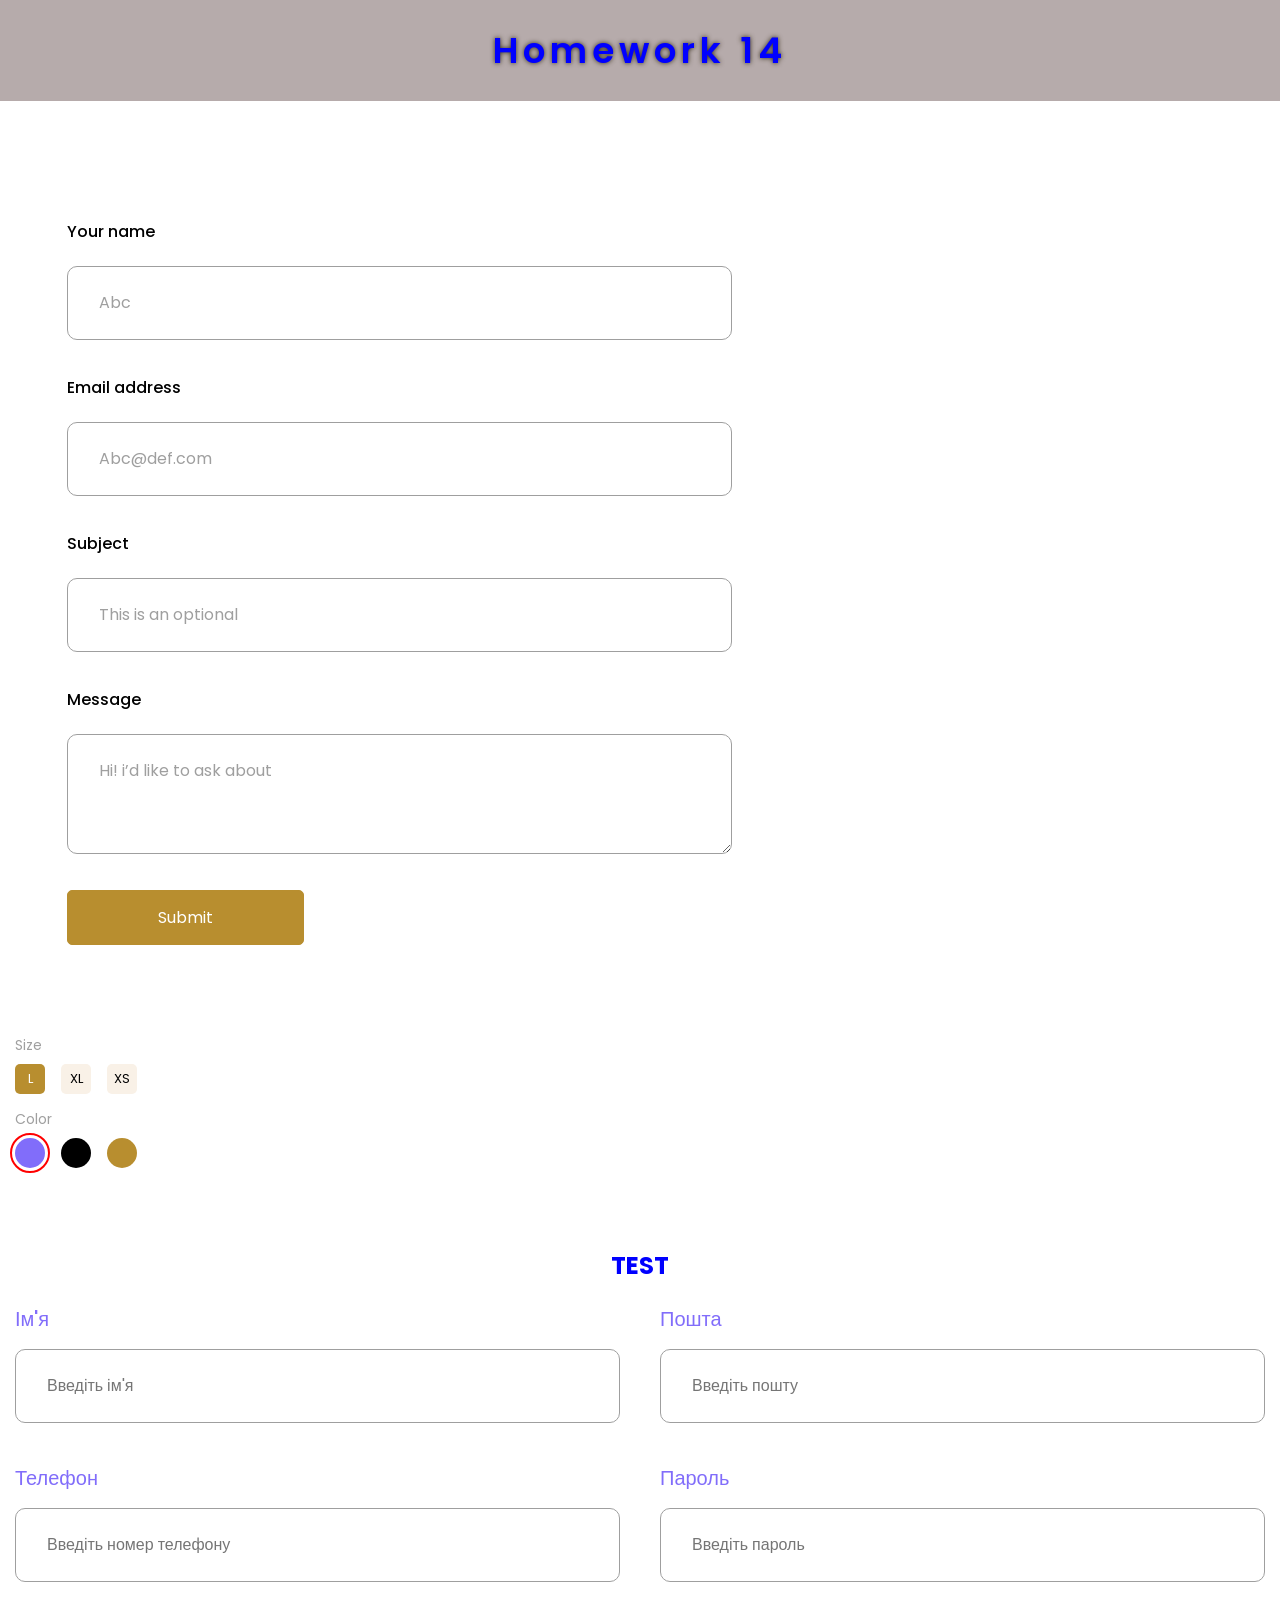
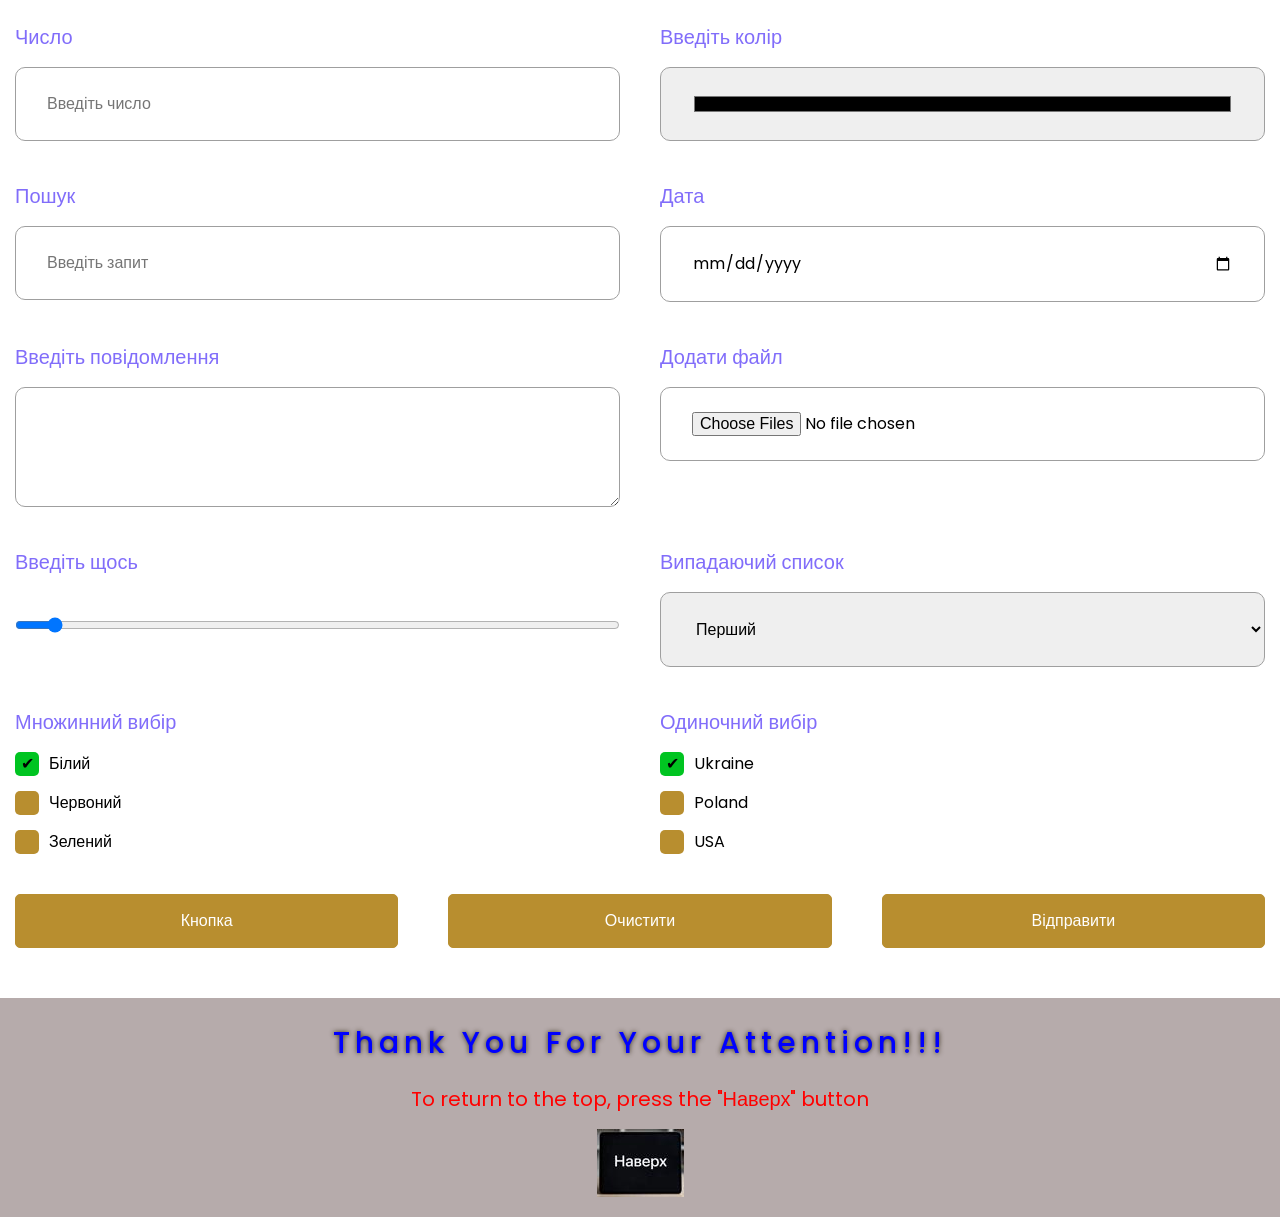
==== homework_14/index.html @ 1a96dd49 "Add files via upload" ====
<!doctype html>
<html lang="zxx">
	<head>
		<meta charset="UTF-8" />
		<meta name="viewport" content="width=device-width, initial-scale=1.0" />
		<link rel="preconnect" href="https://fonts.googleapis.com" />
		<link rel="preconnect" href="https://fonts.gstatic.com" crossorigin />
		<link href="https://fonts.googleapis.com/css2?family=Poppins:wght@400;500;700&display=swap" rel="stylesheet" />
		<link rel="stylesheet" href="css/reset.css" />
		<link rel="stylesheet" href="css/style.css" />
		<title>Homework 14</title>
	</head>
	<body>
		<div class="wrapper">
			<header id="top" class="header">
				<div class="header__container">
					<h1 class="header__title title title--big">Homework 14</h1>
				</div>
			</header>
			<main class="page">
				<section class="page__contact contact">
					<div class="contact__container">
						<form class="contact__form form-contact" action="#" enctype="multipart/form-data">
							<div class="form-contact__line">
								<label class="form-contact__label" for="name">Your name </label>
								<input class="form-contact__input" required autocomplete="off" placeholder="Abc" name="form[]" id="name" />
							</div>
							<div class="form-contact__line">
								<label class="form-contact__label" for="email">Email address </label>
								<input class="form-contact__input" required autocomplete="off" placeholder="Abc@def.com" name="form[]" type="email" id="email" />
							</div>
							<div class="form-contact__line">
								<label class="form-contact__label" for="subject">Subject </label>
								<input class="form-contact__input" autocomplete="off" placeholder="This is an optional" name="form[]" id="subject" />
							</div>
							<div class="form-contact__line">
								<label class="form-contact__label" for="message">Message </label>
								<textarea class="form-contact__textarea" required autocomplete="off" placeholder="Hi! i’d like to ask about" name="form[]" id="message"></textarea>
							</div>
							<button class="form-contact__button">Submit</button>
						</form>
					</div>
				</section>
				<section class="page__options options">
					<div class="options__container">
						<form class="options__form form-options" action="#" enctype="multipart/form-data">
							<div class="form-options__row form-options__row--size">
								<h3 class="form-options__title-form">Size</h3>
								<div class="form-options__body">
									<div class="form-options__line">
										<input id="size-l" checked type="radio" name="form[size]" value="l" class="form-options__input form-options__input--visually-hidden" />
										<label for="size-l" class="form-options__label">L</label>
									</div>
									<div class="form-options__line">
										<input id="size-xl" type="radio" name="form[size]" value="xl" class="form-options__input form-options__input--visually-hidden" />
										<label for="size-xl" class="form-options__label">XL</label>
									</div>
									<div class="form-options__line">
										<input id="size-xs" type="radio" name="form[size]" value="xs" class="form-options__input form-options__input--visually-hidden" />
										<label for="size-xs" class="form-options__label">XS</label>
									</div>
								</div>
							</div>
							<div class="form-options__row form-options__row--color">
								<h3 class="form-options__title-form">Color</h3>
								<div class="form-options__body">
									<div class="form-options__line">
										<input id="color-blue" checked type="radio" name="form[color]" value="l" class="form-options__input form-options__input--visually-hidden" />
										<label for="color-blue" class="form-options__label form-options__label-blue"></label>
									</div>
									<div class="form-options__line">
										<input id="color-black" type="radio" name="form[color]" value="xl" class="form-options__input form-options__input--visually-hidden" />
										<label for="color-black" class="form-options__label form-options__label-black"></label>
									</div>
									<div class="form-options__line">
										<input id="color-brown" type="radio" name="form[color]" value="xs" class="form-options__input form-options__input--visually-hidden" />
										<label for="color-brown" class="form-options__label form-options__label-brown"></label>
									</div>
								</div>
							</div>
						</form>
					</div>
				</section>
				<section class="page__testwork testwork">
					<div class="testwork__container">
						<h2 class="testwork__title">Test</h2>
						<form class="testwork__form form-testwork" action="#" enctype="multipart/form-data">
							<div class="form-testwork__line">
								<label for="text" class="form-testwork__label">Ім'я</label>
								<input id="text" required maxlength="5" minlength="2" autocomplete="off" name="form[]" placeholder="Введіть ім'я" class="form-testwork__input" />
							</div>
							<div class="form-testwork__line">
								<label for="email" class="form-testwork__label">Пошта</label>
								<input id="email" required autocomplete="off" pattern="^[\w\.\-]+@[\w\-]+\.[\w\-\.]+$" name="form[]" type="email" placeholder="Введіть пошту" class="form-testwork__input" />
							</div>
							<div class="form-testwork__line">
								<label for="tel" class="form-testwork__label">Телефон</label>
								<input id="tel" required autocomplete="off" name="form[]" type="tel" placeholder="Введіть номер телефону" class="form-testwork__input" />
							</div>
							<div class="form-testwork__line">
								<label for="password" class="form-testwork__label">Пароль</label>
								<input id="password" required autocomplete="off" name="form[]" type="password" placeholder="Введіть пароль" class="form-testwork__input" />
							</div>
							<div class="form-testwork__line">
								<label for="number" class="form-testwork__label">Число</label>
								<input id="number" required autocomplete="off" name="form[]" type="number" placeholder="Введіть число" class="form-testwork__input" />
							</div>
							<div class="form-testwork__line">
								<label for="color" class="form-testwork__label">Введіть колір</label>
								<input id="color" name="form[]" type="color" class="form-testwork__input form-testwork__input--color" />
							</div>
							<div class="form-testwork__line">
								<label for="search" class="form-testwork__label">Пошук</label>
								<input id="search" required autocomplete="off" name="form[]" type="search" placeholder="Введіть запит" class="form-testwork__input" />
							</div>
							<div class="form-testwork__line">
								<label for="date" class="form-testwork__label">Дата</label>
								<input id="date" required autocomplete="off" name="form[]" type="date" placeholder="Введіть дату" class="form-testwork__input" />
							</div>
							<div class="form-testwork__line">
								<label for="textarea" class="form-testwork__label">Введіть повідомлення</label>
								<textarea id="textarea" required autocomplete="off" name="form[]" class="form-testwork__textarea"></textarea>
							</div>
							<div class="form-testwork__line">
								<label for="file" class="form-testwork__label">Додати файл</label>
								<input id="file" required autocomplete="off" name="form[]" multiple accept=".jpg, .png" type="file" class="form-testwork__input" />
							</div>
							<div class="form-testwork__line">
								<label for="range" class="form-testwork__label">Введіть щось</label>
								<input id="range" required autocomplete="off" name="form[]" type="range" value="0" class="form-testwork__input" />
							</div>
							<div class="form-testwork__line">
								<h3 class="form-testwork__label">Випадаючий список</h3>
								<select class="form-testwork__select" name="form[select]">
									<option selected value="1">Перший</option>
									<option value="2">Другий</option>
									<option value="3">Третій</option>
								</select>
							</div>
							<div class="form-testwork__line">
								<h3 class="form-testwork__label">Множинний вибір</h3>
								<div class="form-testwork__line-checkbox">
									<input id="color-white" checked name="form[car]" type="checkbox" class="form-testwork__input-checkbox form-testwork__input-checkbox--visually-hidden" />
									<label for="color-white" class="form-testwork__label-checkbox">Білий</label>
								</div>
								<div class="form-testwork__line-checkbox">
									<input id="color-red" name="form[car]" type="checkbox" class="form-testwork__input-checkbox form-testwork__input-checkbox--visually-hidden" />
									<label for="color-red" class="form-testwork__label-checkbox">Червоний</label>
								</div>
								<div class="form-testwork__line-checkbox">
									<input id="color-green" name="form[car]" type="checkbox" class="form-testwork__input-checkbox form-testwork__input-checkbox--visually-hidden" />
									<label for="color-green" class="form-testwork__label-checkbox">Зелений</label>
								</div>
							</div>
							<div class="form-testwork__line">
								<h3 class="form-testwork__label">Одиночний вибір</h3>
								<div class="form-testwork__line-options">
									<input id="country-ukraine" value="ukraine" checked name="form[country]" type="radio" class="form-testwork__input-options form-testwork__input-options --visually-hidden" />
									<label for="country-ukraine" class="form-testwork__label-options">Ukraine</label>
								</div>
								<div class="form-testwork__line-options">
									<input id="country-poland" value="poland" name="form[country]" type="radio" class="form-testwork__input-options form-testwork__input-options --visually-hidden" />
									<label for="country-poland" class="form-testwork__label-options">Poland</label>
								</div>
								<div class="form-testwork__line-options">
									<input id="country-usa" value="usa" name="form[country]" type="radio" class="form-testwork__input-options form-testwork__input-options --visually-hidden" />
									<label for="country-usa" class="form-testwork__label-options">USA</label>
								</div>
							</div>
							<div class="form-testwork__line form-testwork__line--buttons">
								<button class="form-testwork__button" type="button">Кнопка</button>
								<button class="form-testwork__button" type="reset">Очистити</button>
								<button class="form-testwork__button">Відправити</button>
							</div>
						</form>
					</div>
				</section>
			</main>
			<footer class="footer">
				<div class="footer__container">
					<h2 class="footer__title title">Thank you for your attention!!!</h2>
					<div class="footer__text">
						<p>To return to the top, press the "Наверх" button</p>
					</div>
					<a class="footer__link" href="#top">
						<div class="footer__image">
							<img src="img/tablet.jpg" alt="Tablet in the form of a button with the inscription: Up" />
						</div>
					</a>
				</div>
			</footer>
		</div>
	</body>
</html>
---- homework_14/css/style.css ----
body {
	font-family: "Poppins", sans-serif;
	background-color: #b6abab;
}
.wrapper {
	min-height: 100%;
	overflow: clip;
	display: flex;
	flex-direction: column;
}
.wrapper > main {
	flex-grow: 1;
}
.header {
	padding: 20px 0;
}
[class*="__container"] {
	max-width: 1420px;
	margin: 0 auto;
	padding: 0 15px;
}
.header__container {
}
.header__container > *:not(:last-child) {
	margin-bottom: 15px;
}
.header__title {
}
.title {
	font-size: 30px;
	font-weight: 500;
	text-align: center;
	line-height: 1.7;
	color: blue;
	text-transform: capitalize;
	text-shadow: 0px 0px 5px #322a16;
	letter-spacing: 5px;
}
.title--big {
	font-size: 36px;
	font-weight: 600;
}
.page {
	background-color: #fff;
}
.page > *:not(:last-child) {
	margin-bottom: 20px;
}
.page__contact {
}
.contact {
	padding: 119px 52px 63px;
}
.contact__container {
}
.contact__form {
	max-width: 665px;
}
.form-contact {
	display: flex;
	flex-direction: column;
	gap: 36px;
	line-height: 1.5;
}
.form-contact__line {
	display: flex;
	flex-direction: column;
	gap: 22px;
}
.form-contact__label {
	font-weight: 500;
}
.form-contact__input,
.form-contact__textarea {
	border: 1px solid #9f9f9f;
	border-radius: 10px;
	padding: 24px 31px;
	font: inherit;
}
.form-contact__input {
}
.form-contact__input::placeholder,
.form-contact__textarea::placeholder {
	color: #9f9f9f;
	will-change: transform, opacity, visibility;
	transition-property: transform, opacity, visibility;
	transition-duration: 0.6s;
}
.form-contact__input:focus::placeholder,
.form-contact__textarea:focus::placeholder {
	transform: translateX(-100%);
	opacity: 0;
	visibility: hidden;
}
.form-contact__input:focus,
.form-contact__textarea:focus,
.form-contact__button:focus {
	outline: 2px solid red;
	outline-offset: 3px;
}
.form-contact__textarea {
	min-height: 120px;
	resize: vertical;
}
.form-contact__button,
.form-testwork__button {
	color: #fff;
	border: 1px solid #b88e2f;
	border-radius: 5px;
	min-width: 237px;
	padding: 13.75px 20px;
	background: #b88e2f;
	align-self: start;
	will-change: color, background-color;
	transition-property: color, background-color;
	transition-duration: 0.4s;
	cursor: pointer;
}
.form-contact__button:hover,
.form-testwork__button:hover {
	color: #b88e2f;
	background-color: #fff;
}
[class*="--visually-hidden"] {
	position: absolute;
	width: 1px;
	height: 1px;
	margin: -1px;
	padding: 0;
	border: 0;
	white-space: nowrap;
	clip-path: inset(100%);
	clip: rect(0 0 0 0);
	overflow: hidden;
}
.page__options {
}
.options {
	padding: 10px 0px;
}
.options__container {
}
.options__form {
}
.form-options {
}
.form-options > *:not(:last-child) {
	margin-bottom: 18px;
}
.form-options__row {
}
.form-options__row > *:not(:last-child) {
	margin-bottom: 12px;
}
.form-options__title-form {
	font-size: 14px;
	color: #9f9f9f;
}
.form-options__body {
	display: flex;
	gap: 16px;
}
.form-options__line {
}
.form-options__label {
	display: flex;
	width: 30px;
	height: 30px;
	cursor: pointer;
}
.form-options__row--size .form-options__label {
	font-size: 13px;
	justify-content: center;
	align-items: center;
	border-radius: 5px;
	background: #f9f1e7;
}
.form-options__row--color .form-options__label {
	border-radius: 50px;
}
.form-options__label-blue {
	background: #816dfa;
}
.form-options__label-black {
	background: #000;
}
.form-options__label-brown {
	background: #b88e2f;
}
.form-options__input {
	appearance: none;
}
.form-options__row--size .form-options__input:checked + .form-options__label {
	color: #fff;
	background-color: #b88e2f;
}
.form-options__input:focus-visible + .form-options__label,
.form-options__row--color .form-options__input:checked + .form-options__label {
	outline: 2px solid red;
	outline-offset: 3px;
}
.page__testwork {
}
.testwork {
	line-height: 1.5;
	padding: 50px 0;
}
.testwork__container {
}
.testwork__title {
	font-size: 24px;
	font-weight: 700;
	color: blue;
	text-transform: uppercase;
	margin-bottom: 20px;
	text-align: center;
}
.testwork__form {
}
.form-testwork {
	display: flex;
	flex-wrap: wrap;
	row-gap: 40px;
	column-gap: 40px;
}
.form-testwork__line {
	display: flex;
	flex-direction: column;
	gap: 15px;
	flex-basis: 450px;
	flex-shrink: 0;
	flex-grow: 1;
}

.form-testwork__label {
	font-size: 20px;
	font-weight: 500;
	color: #816dfa;
}
.form-testwork__input,
.form-testwork__textarea,
.form-testwork__select {
	border: 1px solid #9f9f9f;
	border-radius: 10px;
	padding: 24px 31px;
	font: inherit;
}
.form-testwork__input--color {
	min-height: 74px;
}
.form-testwork__textarea {
	min-height: 120px;
	resize: vertical;
}
.form-testwork__line-checkbox,
.form-testwork__line-options {
	display: flex;
}
.form-testwork__line-checkbox {
}
.form-testwork__line-options {
}
.form-testwork__label-checkbox,
.form-testwork__label-options {
	position: relative;
	padding-left: 34px;
	line-height: 1.5;
	cursor: pointer;
}
.form-testwork__label-checkbox::before,
.form-testwork__label-options::before {
	position: absolute;
	top: 0;
	left: 0;
	content: "";
	display: flex;
	justify-content: center;
	align-items: center;
	width: 24px;
	height: 24px;
	background-color: #b88e2f;
	border-radius: 5px;
}
.form-testwork__input-checkbox:checked + .form-testwork__label-checkbox:before,
.form-testwork__input-options:checked + .form-testwork__label-options:before {
	content: "✔";
	background-color: #00c421;
}
.form-testwork__input-checkbox {
	appearance: none;
}
.form-testwork__input-checkbox:focus-visible + .form-testwork__label-checkbox,
.form-testwork__input-options:focus-visible + .form-testwork__label-options {
	border-radius: 5px;
}

.form-testwork__label-options {
}
.form-testwork__input-options {
	appearance: none;
}
.form-testwork__select {
}
.form-testwork__line--buttons {
	display: flex;
	flex-direction: row;
	flex-wrap: wrap;
	column-gap: 50px;
	row-gap: 15px;
	/* justify-content: center; */
}
.form-testwork__button {
	flex-basis: 200px;
	flex-grow: 1;
}
.form-testwork__input:focus,
.form-testwork__textarea:focus,
.form-testwork__button:focus,
.form-testwork__select:focus,
.form-testwork__input-checkbox:focus,
.form-testwork__input-options:focus,
.form-testwork__input-checkbox:focus-visible + .form-testwork__label-checkbox,
.form-testwork__input-options:focus-visible + .form-testwork__label-options {
	outline: 2px solid red;
	outline-offset: 3px;
}
.footer {
	padding: 20px 0;
	text-align: center;
	line-height: 1.5;
}
.footer__container > *:not(:last-child) {
	margin-bottom: 15px;
}
.footer__title {
}
.footer__text {
	font-size: 20px;
	color: red;
}
.footer__link {
	max-width: 87px;
}
.footer__image {
}
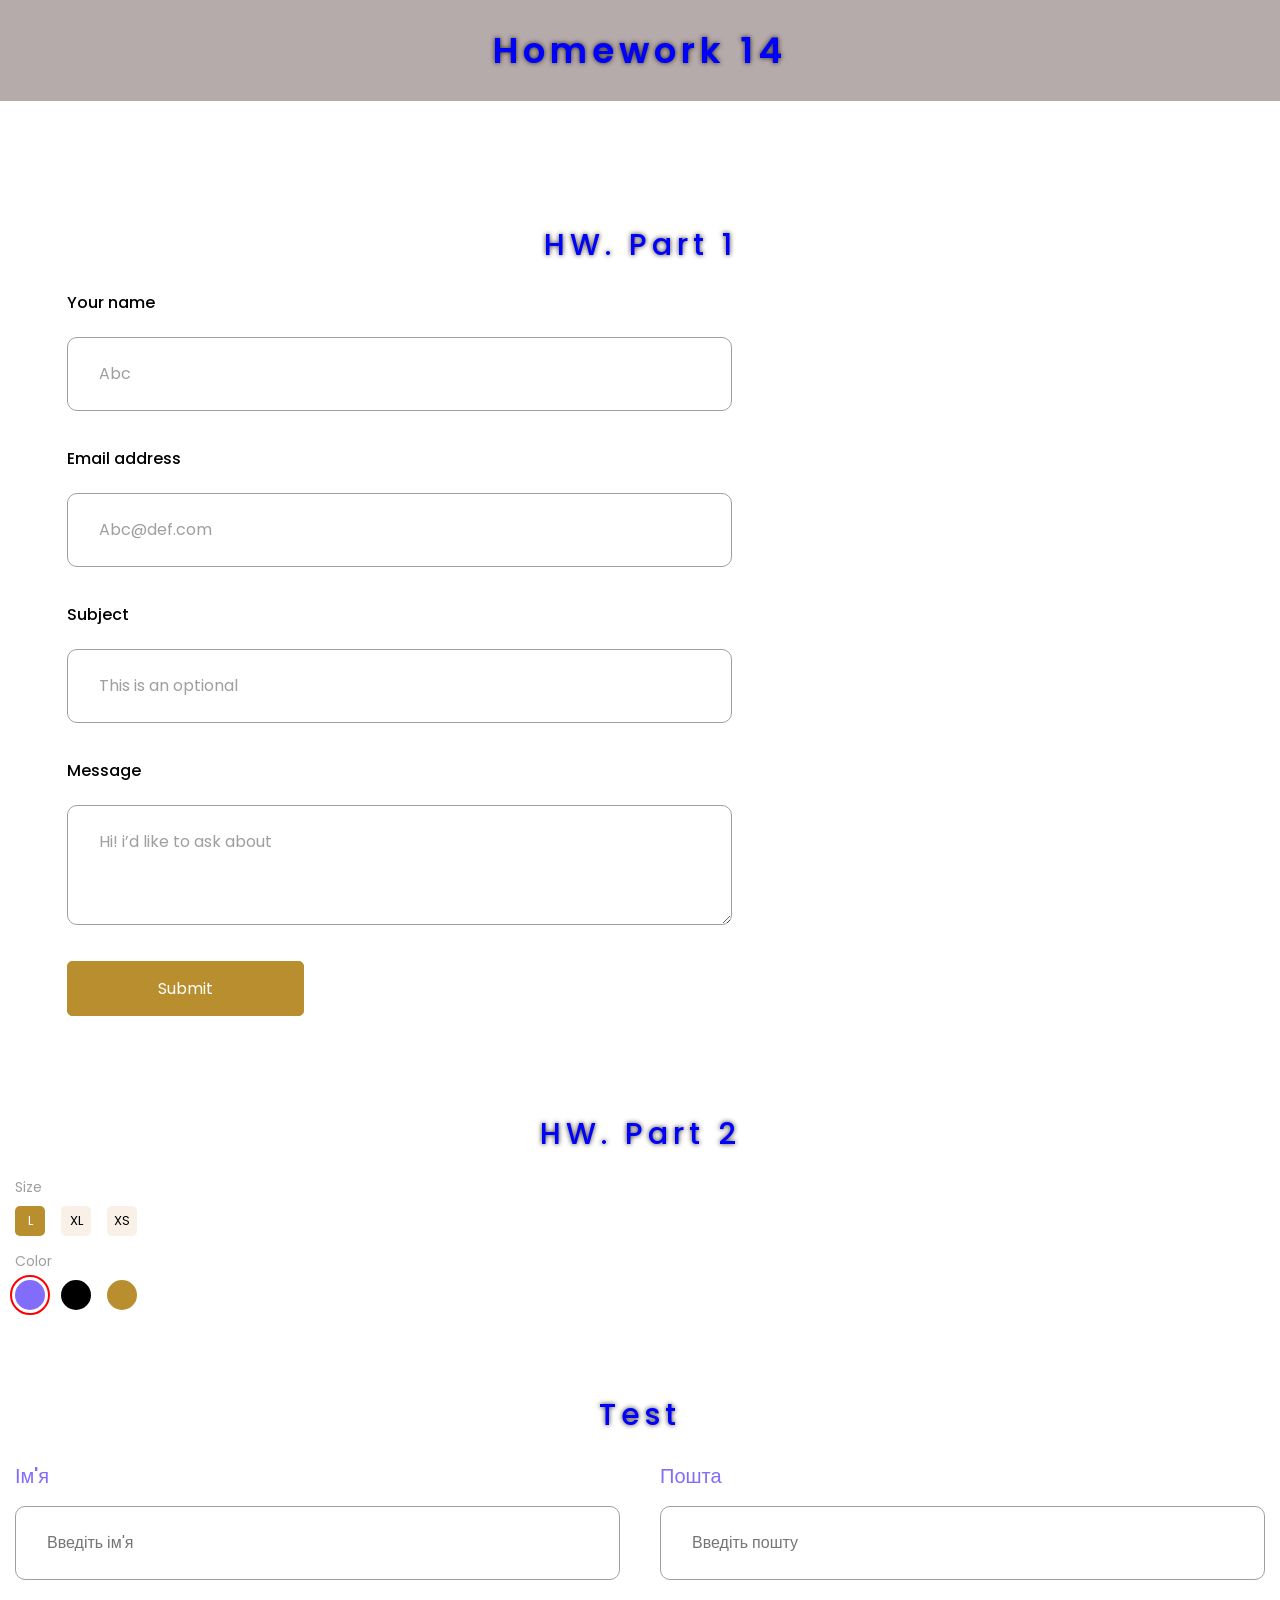
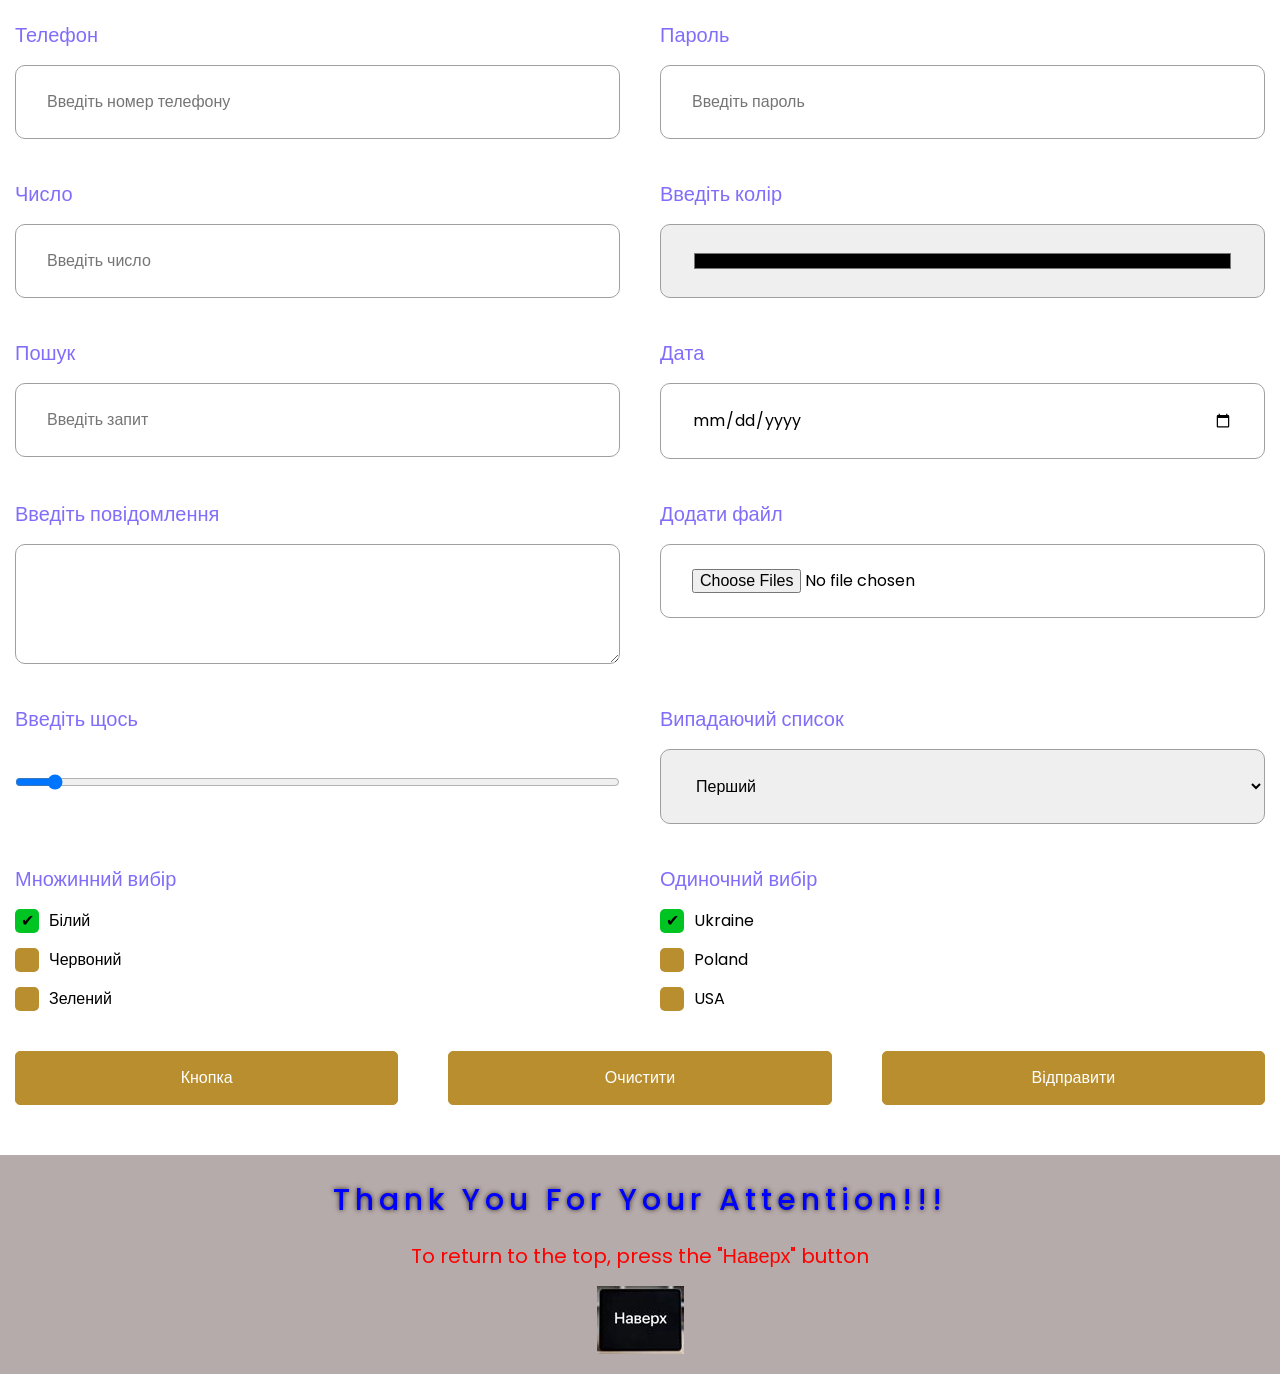
==== commit 33957f4a: "Add files via upload" ====
--- a/homework_14/index.html
+++ b/homework_14/index.html
@@ -20,6 +20,7 @@
 			<main class="page">
 				<section class="page__contact contact">
 					<div class="contact__container">
+						<h2 class="contact__title title">HW. Part 1</h2>
 						<form class="contact__form form-contact" action="#" enctype="multipart/form-data">
 							<div class="form-contact__line">
 								<label class="form-contact__label" for="name">Your name </label>
@@ -43,6 +44,7 @@
 				</section>
 				<section class="page__options options">
 					<div class="options__container">
+						<h2 class="options__title title">HW. Part 2</h2>
 						<form class="options__form form-options" action="#" enctype="multipart/form-data">
 							<div class="form-options__row form-options__row--size">
 								<h3 class="form-options__title-form">Size</h3>
@@ -83,15 +85,15 @@
 				</section>
 				<section class="page__testwork testwork">
 					<div class="testwork__container">
-						<h2 class="testwork__title">Test</h2>
+						<h2 class="testwork__title title">Test</h2>
 						<form class="testwork__form form-testwork" action="#" enctype="multipart/form-data">
 							<div class="form-testwork__line">
-								<label for="text" class="form-testwork__label">Ім'я</label>
-								<input id="text" required maxlength="5" minlength="2" autocomplete="off" name="form[]" placeholder="Введіть ім'я" class="form-testwork__input" />
+								<label for="name-test" class="form-testwork__label">Ім'я</label>
+								<input id="name-test" required maxlength="5" minlength="2" autocomplete="off" name="form[]" placeholder="Введіть ім'я" class="form-testwork__input" />
 							</div>
 							<div class="form-testwork__line">
-								<label for="email" class="form-testwork__label">Пошта</label>
-								<input id="email" required autocomplete="off" pattern="^[\w\.\-]+@[\w\-]+\.[\w\-\.]+$" name="form[]" type="email" placeholder="Введіть пошту" class="form-testwork__input" />
+								<label for="email-test" class="form-testwork__label">Пошта</label>
+								<input id="email-test" required autocomplete="off" pattern="^[\w\.\-]+@[\w\-]+\.[\w\-\.]+$" name="form[]" type="email" placeholder="Введіть пошту" class="form-testwork__input" />
 							</div>
 							<div class="form-testwork__line">
 								<label for="tel" class="form-testwork__label">Телефон</label>
@@ -115,7 +117,7 @@
 							</div>
 							<div class="form-testwork__line">
 								<label for="date" class="form-testwork__label">Дата</label>
-								<input id="date" required autocomplete="off" name="form[]" type="date" placeholder="Введіть дату" class="form-testwork__input" />
+								<input id="date" required autocomplete="off" name="form[]" type="date" class="form-testwork__input" />
 							</div>
 							<div class="form-testwork__line">
 								<label for="textarea" class="form-testwork__label">Введіть повідомлення</label>
@@ -123,11 +125,11 @@
 							</div>
 							<div class="form-testwork__line">
 								<label for="file" class="form-testwork__label">Додати файл</label>
-								<input id="file" required autocomplete="off" name="form[]" multiple accept=".jpg, .png" type="file" class="form-testwork__input" />
+								<input id="file" required name="form[]" multiple accept=".jpg, .png" type="file" class="form-testwork__input" />
 							</div>
 							<div class="form-testwork__line">
 								<label for="range" class="form-testwork__label">Введіть щось</label>
-								<input id="range" required autocomplete="off" name="form[]" type="range" value="0" class="form-testwork__input" />
+								<input id="range" autocomplete="off" name="form[]" type="range" value="0" class="form-testwork__input" />
 							</div>
 							<div class="form-testwork__line">
 								<h3 class="form-testwork__label">Випадаючий список</h3>
--- a/homework_14/css/style.css
+++ b/homework_14/css/style.css
@@ -19,10 +19,10 @@
 	margin: 0 auto;
 	padding: 0 15px;
 }
+[class*="__container"] > *:not(:last-child) {
+	margin-bottom: 20px;
+}
 .header__container {
-}
-.header__container > *:not(:last-child) {
-	margin-bottom: 15px;
 }
 .header__title {
 }
@@ -208,12 +208,6 @@
 .testwork__container {
 }
 .testwork__title {
-	font-size: 24px;
-	font-weight: 700;
-	color: blue;
-	text-transform: uppercase;
-	margin-bottom: 20px;
-	text-align: center;
 }
 .testwork__form {
 }
